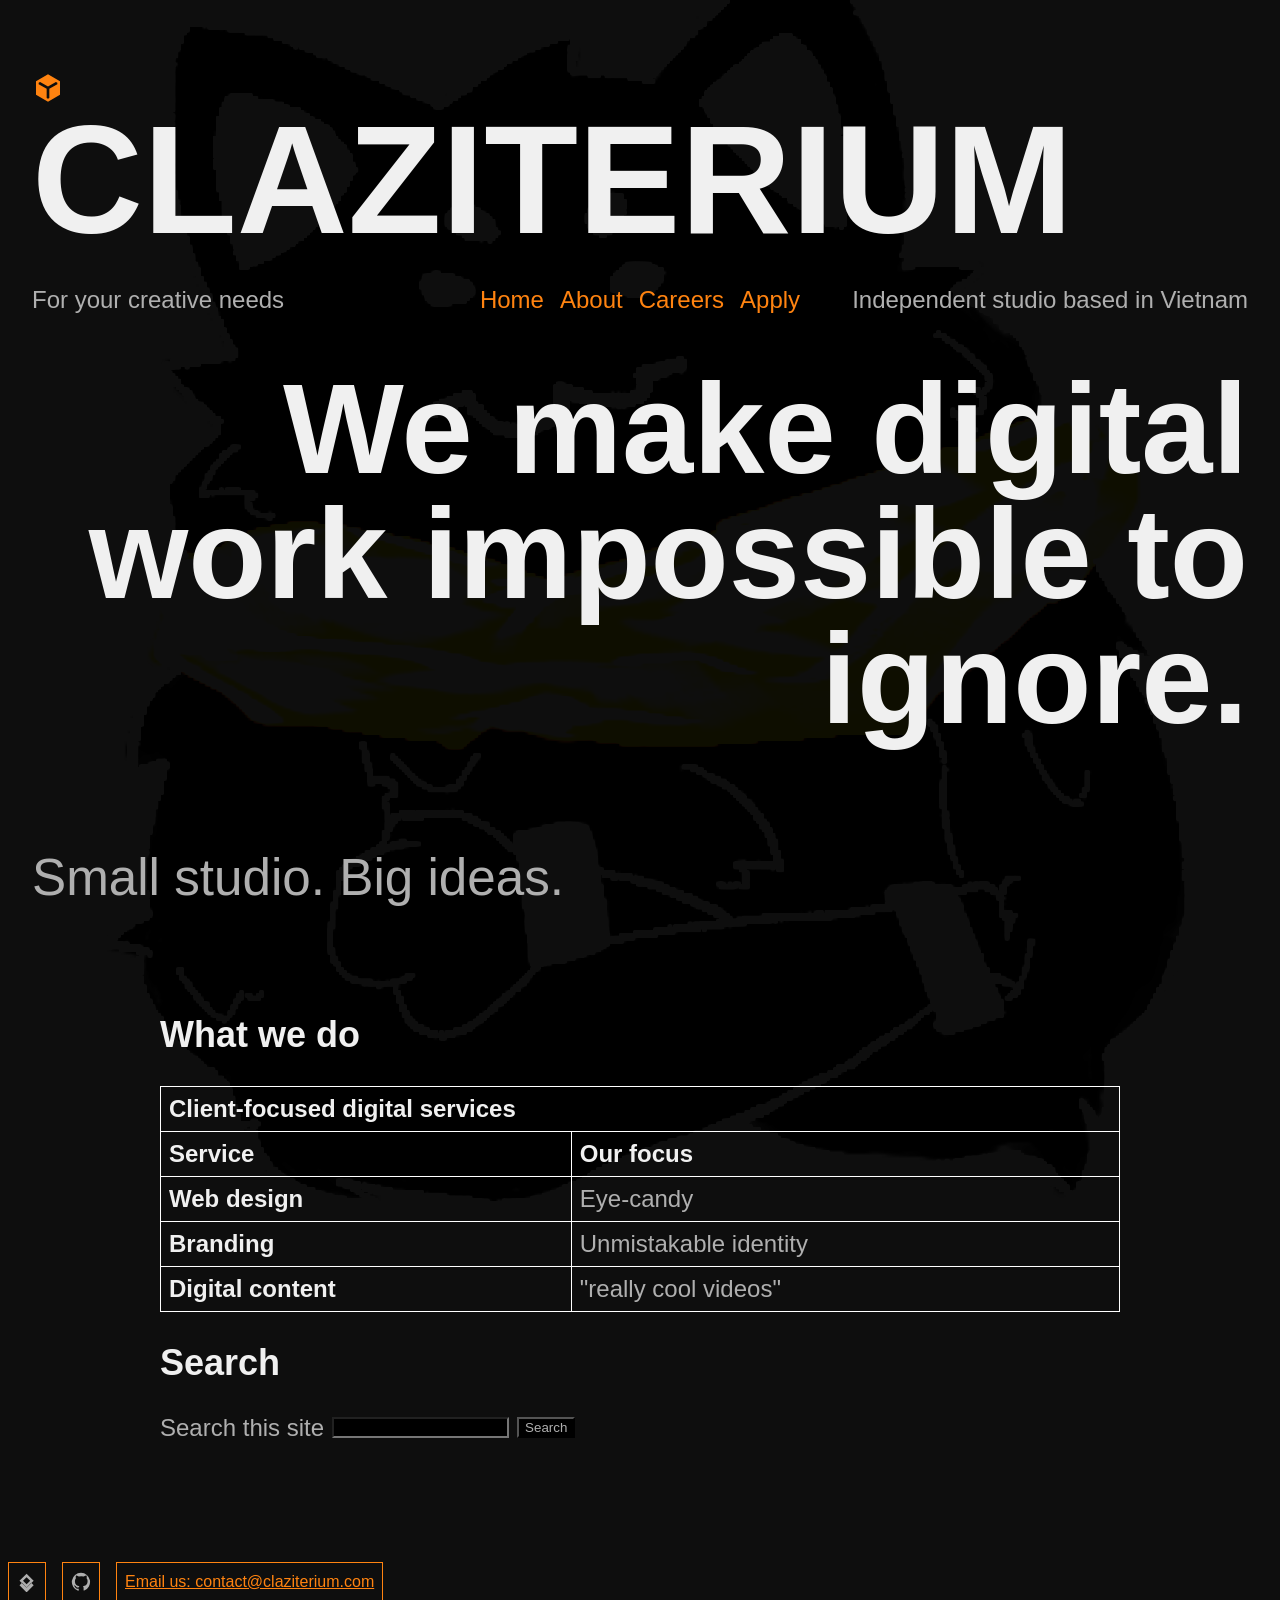
==== index.html @ fa6e3857 "WWTP-3 changes to html + css background image" ====
<!DOCTYPE html>
<html lang="en">
<head>
  <meta charset="UTF-8">
  <meta name="viewport" content="width=device-width, initial-scale=1">
  <meta name="description" content="CLAZITERIUM is a creative agency for web design, branding, and digital content.">
  <link rel="stylesheet" href="layout.css">
  <link rel="stylesheet" href="colors.css">
  <link rel="stylesheet" href="animations.css">
  <title>CLAZITERIUM | Creative Agency</title>
</head>
<body class="landing-page">
  <header class="landing-header">
    <div class="landing-brand">
      <svg class="company-logo" viewBox="0 -960 960 960" role="img" aria-label="CLAZITERIUM logo" fill="currentColor"><use href="company_logo.svg#company-logo"></use></svg>
      <h1>CLAZITERIUM</h1>
    </div>
    <div class="landing-info-bar">
      <p>For your creative needs</p>
      <nav aria-label="Main navigation">
        <a href="index.html">Home</a>
        <a href="about.html">About</a>
        <a href="jobs.html">Careers</a>
        <a href="apply.html">Apply</a>
      </nav>
      <p>Independent studio based in Vietnam</p>
    </div>
  </header>

  <main class="landing-main">
    <section class="landing-hero">
      <div class="landing-tagline">
        <h2>We make digital work impossible to ignore.</h2>
        <p>Small studio. Big ideas.</p>
      </div>
    </section>

    <section class="landing-details">
      <h2>What we do</h2>
      <table>
        <thead>
          <tr><th colspan="2">Client-focused digital services</th></tr>
          <tr><th scope="col">Service</th><th scope="col">Our focus</th></tr>
        </thead>
        <tbody>
          <tr><th scope="row">Web design</th><td>Eye-candy</td></tr>
          <tr><th scope="row">Branding</th><td>Unmistakable identity</td></tr>
          <tr><th scope="row">Digital content</th><td>"really cool videos"</td></tr>
        </tbody>
      </table>

      <h2>Search</h2>
      <form action="index.html" method="get">
        <label for="site-search">Search this site</label>
        <input id="site-search" name="q" type="search">
        <button type="submit" id="site-search">Search</button>
      </form>
    </section>
  </main>

  <footer>
    <a class="footer-icon-link" href="https://claziterium22080.atlassian.net/jira/software/projects/WWTP/summary?atlOrigin=eyJpIjoiZjNmYmI2YmEwNzhlNDMzZDg2ZTFlYWZmYTFjOGUzZjgiLCJwIjoiaiJ9" aria-label="Jira project">
      <svg viewBox="0 0 24 24" aria-hidden="true"><path d="M11.5 2 3 10.5l8.5 8.5L20 10.5 11.5 2Zm0 4.2 4.3 4.3-4.3 4.3-4.3-4.3 4.3-4.3ZM6 13l5.5 5.5L17 13l3 3-8.5 8.5L3 16l3-3Z"/></svg>
    </a>
    <a class="footer-icon-link" href="https://github.com/106726865/group-project" aria-label="GitHub repository">
      <svg viewBox="0 0 24 24" aria-hidden="true"><path d="M12 .9a11.1 11.1 0 0 0-3.5 21.6c.6.1.8-.2.8-.5v-2c-3.3.7-4-1.4-4-1.4-.5-1.3-1.3-1.6-1.3-1.6-1.1-.8.1-.8.1-.8 1.2.1 1.8 1.2 1.8 1.2 1.1 1.8 2.8 1.3 3.5 1 .1-.8.4-1.3.8-1.6-2.7-.3-5.5-1.3-5.5-6.1 0-1.3.5-2.4 1.2-3.2-.1-.3-.5-1.5.1-3.2 0 0 1-.3 3.3 1.2a11.4 11.4 0 0 1 6 0c2.3-1.5 3.3-1.2 3.3-1.2.6 1.7.2 2.9.1 3.2.8.8 1.2 1.9 1.2 3.2 0 4.8-2.9 5.8-5.6 6.1.4.4.8 1 .8 2v3c0 .3.2.6.8.5A11.1 11.1 0 0 0 12 .9Z"/></svg>
    </a>
    <a class="footer-email-link" href="mailto:contact@claziterium.com">Email us: contact@claziterium.com</a>
    </a>
  </footer>
</body>
</html>
---- layout.css ----
header {
  display: flex;
  flex-wrap: wrap;
  align-items: center;
  gap: 1rem;
}

header p,
footer p {
  margin: 0;
}

header nav {
  display: flex;
  flex-wrap: wrap;
  gap: 1rem;
  margin-left: auto;
}

.company-logo {
  width: 1.5em;
  height: 1.5em;
  vertical-align: middle;
}

main {
  max-width: 60rem;
  margin: 3rem auto;
}

main > img {
  display: block;
  width: 100%;
  height: auto;
}

table {
  width: 100%;
  border-collapse: collapse;
  text-align: left;
}

th,
td {
  padding: 0.5rem;
}

form {
  display: flex;
  flex-wrap: wrap;
  align-items: center;
  gap: 0.5rem;
}

footer {
  display: flex;
  flex-wrap: wrap;
  align-items: center;
  gap: 1rem;
  margin-top: 3rem;
}

.footer-icon-link,
.footer-email-link {
  display: inline-flex;
  align-items: center;
  justify-content: center;
  min-height: 2.5rem;
  box-sizing: border-box;
  border: 1px solid currentColor;
  padding: 0.5rem;
}

.footer-icon-link svg {
  width: 1.25rem;
  height: 1.25rem;
  fill: currentColor;
}

@media (max-width: 40rem) {
  header nav {
    width: 100%;
    margin-left: 0;
  }
}

.landing-page {
  max-width: none;
  padding: 0;
}

.landing-header {
  position: relative;
  display: block;
}

.landing-brand {
  padding: 4rem 1.5rem 1rem;
  font-weight: bold;
}

.landing-search {
  position: absolute;
  top: 1rem;
  right: 1.5rem;
}

.landing-search input {
  min-width: 0;
  flex: 1;
}

.landing-brand .company-logo {
  width: 2rem;
  height: 2rem;
}

.landing-brand h1 {
  margin: 0;
  font-size: clamp(3rem, 12vw, 10rem);
  font-weight: bold;
  line-height: 1;
}

.landing-info-bar {
  display: grid;
  grid-template-columns: 1fr auto 1fr;
  align-items: center;
  gap: 1rem;
  padding: 0.75rem 1.5rem;
}

.landing-info-bar > :last-child {
  text-align: right;
}

.landing-info-bar nav {
  display: flex;
  flex-wrap: wrap;
  justify-content: center;
  gap: 1rem;
  margin: 0;
}

.landing-main {
  max-width: none;
  margin: 0;
  padding: 1.5rem 0;
}

.landing-hero {
  display: grid;
  grid-template-columns: 1fr;
  align-items: start;
  min-height: 24rem;
}

.landing-hero img {
  display: block;
  width: 100%;
  height: 24rem;
  object-fit: cover;
}

.landing-tagline {
  width: 100%;
  box-sizing: border-box;
  padding: 0.5rem 1.5rem;
}

.landing-tagline p {
  margin-top: 0;
  font-size: clamp(1.5rem, 4vw, 3.5rem);
}

.landing-tagline h2 {
  margin-top: 0.5rem;
  font-size: clamp(3rem, 10vw, 9rem);
  line-height: 0.98;
  text-align: right;
}

.landing-details {
  max-width: 60rem;
  margin: 3rem auto;
  padding: 0 1.5rem;
  font-size: 1.5em;
}

table {
  width: 100%;
  margin-inline: auto;
}

table,
table th,
table td {
  border: 1px solid #fff;
}

@media (max-width: 40rem) {
  .landing-search {
    right: 1rem;
    left: 1rem;
  }

  .landing-brand {
    padding-top: 5rem;
  }

  .landing-info-bar {
    grid-template-columns: 1fr;
  }

  .landing-info-bar > :last-child {
    text-align: left;
  }

  .landing-info-bar nav {
    justify-content: flex-start;
  }

  .landing-hero {
    grid-template-columns: 1fr;
  }

  .landing-hero img {
    height: auto;
    max-height: 24rem;
    object-fit: contain;
    object-position: left;
  }
}

nav a {
  text-decoration: none;
}

nav a:hover {
  text-decoration: underline;
}

.landing-info-bar {
  font-size: 1.5em;
}
---- colors.css ----
* {
    font-family: Arial, Helvetica, sans-serif;
    color: rgb(175 175 175 / 100%);
    h1, h2, th {
        color: rgb(240 240 240 / 100%)
    };
    p {
        color: rgb(175 175 175 / 100%);
    }
    [href] {
        color: rgb(255, 131, 16);
    }
}

body {
  background-color: rgb(14 14 14 / 100%);
  background-image:url("caption.png");
  background-blend-mode: darken;
  background-repeat: no-repeat;
  background-position: center;
  background-size: cover;
  background-attachment: fixed;
}

#site-search {
  background-color: #000;
}

svg {
    fill:rgb(255, 131, 16);
}
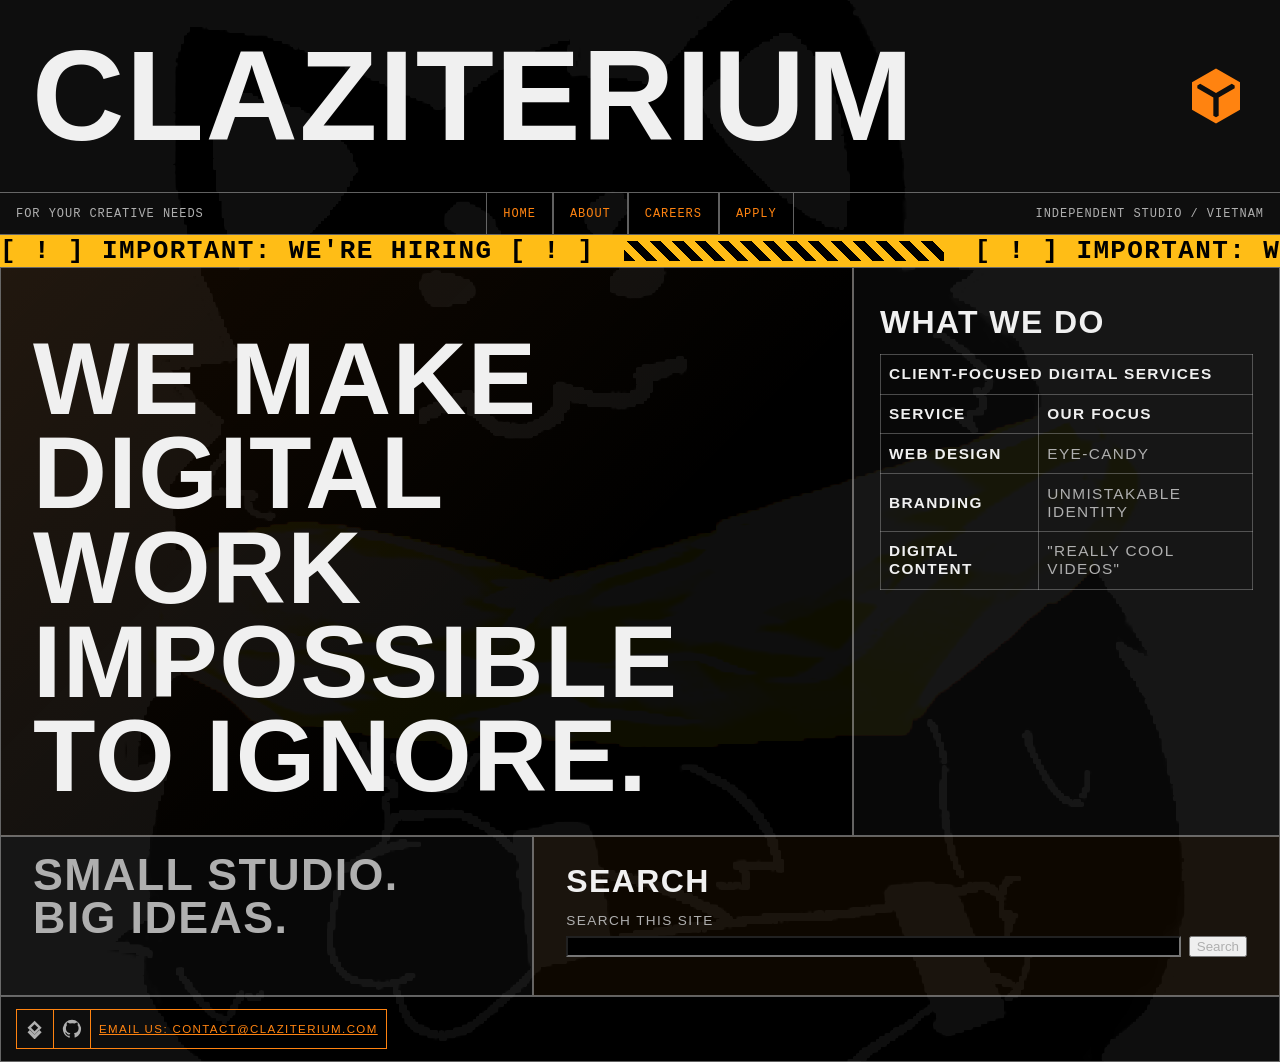
==== commit a6db3840: "new layout and coolsies" ====
--- a/index.html
+++ b/index.html
@@ -9,33 +9,67 @@
   <link rel="stylesheet" href="animations.css">
   <title>CLAZITERIUM | Creative Agency</title>
 </head>
-<body class="landing-page">
-  <header class="landing-header">
-    <div class="landing-brand">
-      <svg class="company-logo" viewBox="0 -960 960 960" role="img" aria-label="CLAZITERIUM logo" fill="currentColor"><use href="company_logo.svg#company-logo"></use></svg>
+<body class="intro-page">
+  <header class="intro-header">
+    <div class="intro-brand">
+      <svg class="company-logo" viewBox="0 -960 960 960" role="img" fill="currentColor"><use href="company_logo.svg#company-logo"></use></svg>
       <h1>CLAZITERIUM</h1>
     </div>
-    <div class="landing-info-bar">
+    <div class="intro-info-bar">
       <p>For your creative needs</p>
-      <nav aria-label="Main navigation">
+      <nav>
         <a href="index.html">Home</a>
         <a href="about.html">About</a>
         <a href="jobs.html">Careers</a>
         <a href="apply.html">Apply</a>
       </nav>
-      <p>Independent studio based in Vietnam</p>
+      <p>Independent studio / Vietnam</p>
+    </div>
+    <div class="thecoolhire" role="note">
+      <div class="hire-bar" >
+        <div class="hire-gr">
+          <span>[ ! ] IMPORTANT: WE'RE HIRING [ ! ]</span>
+          <span class="main-strip"></span>
+           <span>[ ! ] IMPORTANT: WE'RE HIRING [ ! ]</span>
+          <span class="main-strip"></span>
+           <span>[ ! ] IMPORTANT: WE'RE HIRING [ ! ]</span>
+          <span class="main-strip"></span>
+           <span>[ ! ] IMPORTANT: WE'RE HIRING [ ! ]</span>
+          <span class="main-strip"></span>
+           <span>[ ! ] IMPORTANT: WE'RE HIRING [ ! ]</span>
+          <span class="main-strip"></span>
+           <span>[ ! ] IMPORTANT: WE'RE HIRING [ ! ]</span>
+          <span class="main-strip"></span>
+           <span>[ ! ] IMPORTANT: WE'RE HIRING [ ! ]</span>
+          <span class="main-strip"></span>
+           <span>[ ! ] IMPORTANT: WE'RE HIRING [ ! ]</span>
+          <span class="main-strip"></span>
+           <span>[ ! ] IMPORTANT: WE'RE HIRING [ ! ]</span>
+          <span class="main-strip"></span>
+           <span>[ ! ] IMPORTANT: WE'RE HIRING [ ! ]</span>
+          <span class="main-strip"></span>
+           <span>[ ! ] IMPORTANT: WE'RE HIRING [ ! ]</span>
+          <span class="main-strip"></span>
+           <span>[ ! ] IMPORTANT: WE'RE HIRING [ ! ]</span>
+          <span class="main-strip"></span>
+           <span>[ ! ] IMPORTANT: WE'RE HIRING [ ! ]</span>
+          <span class="main-strip"></span>
+          <span>[ ! ] IMPORTANT: WE'RE HIRING [ ! ]</span>
+            <span class="main-strip"></span>
+
+        </div>
+      </div>
     </div>
   </header>
 
-  <main class="landing-main">
-    <section class="landing-hero">
-      <div class="landing-tagline">
+  <main class="intro-main">
+    <section class="intro-sec">
+      <div class="intro-tagline">
         <h2>We make digital work impossible to ignore.</h2>
-        <p>Small studio. Big ideas.</p>
       </div>
     </section>
 
-    <section class="landing-details">
+    <section class="intro-details">
       <h2>What we do</h2>
       <table>
         <thead>
@@ -48,22 +82,28 @@
           <tr><th scope="row">Digital content</th><td>"really cool videos"</td></tr>
         </tbody>
       </table>
+    </section>
 
+    <section class="intro-idea">
+      <p>Small studio.<br>Big ideas.</p>
+    </section>
+
+    <section class="intro-search">
       <h2>Search</h2>
       <form action="index.html" method="get">
         <label for="site-search">Search this site</label>
         <input id="site-search" name="q" type="search">
-        <button type="submit" id="site-search">Search</button>
+        <button type="submit" id="site-search-button">Search</button>
       </form>
     </section>
   </main>
 
   <footer>
-    <a class="footer-icon-link" href="https://claziterium22080.atlassian.net/jira/software/projects/WWTP/summary?atlOrigin=eyJpIjoiZjNmYmI2YmEwNzhlNDMzZDg2ZTFlYWZmYTFjOGUzZjgiLCJwIjoiaiJ9" aria-label="Jira project">
-      <svg viewBox="0 0 24 24" aria-hidden="true"><path d="M11.5 2 3 10.5l8.5 8.5L20 10.5 11.5 2Zm0 4.2 4.3 4.3-4.3 4.3-4.3-4.3 4.3-4.3ZM6 13l5.5 5.5L17 13l3 3-8.5 8.5L3 16l3-3Z"/></svg>
+    <a class="footer-icon-link" href="https://claziterium22080.atlassian.net/jira/software/projects/WWTP/summary?atlOrigin=eyJpIjoiZjNmYmI2YmEwNzhlNDMzZDg2ZTFlYWZmYTFjOGUzZjgiLCJwIjoiaiJ9">
+      <svg viewBox="0 0 24 24" ><path d="M11.5 2 3 10.5l8.5 8.5L20 10.5 11.5 2Zm0 4.2 4.3 4.3-4.3 4.3-4.3-4.3 4.3-4.3ZM6 13l5.5 5.5L17 13l3 3-8.5 8.5L3 16l3-3Z"/></svg>
     </a>
-    <a class="footer-icon-link" href="https://github.com/106726865/group-project" aria-label="GitHub repository">
-      <svg viewBox="0 0 24 24" aria-hidden="true"><path d="M12 .9a11.1 11.1 0 0 0-3.5 21.6c.6.1.8-.2.8-.5v-2c-3.3.7-4-1.4-4-1.4-.5-1.3-1.3-1.6-1.3-1.6-1.1-.8.1-.8.1-.8 1.2.1 1.8 1.2 1.8 1.2 1.1 1.8 2.8 1.3 3.5 1 .1-.8.4-1.3.8-1.6-2.7-.3-5.5-1.3-5.5-6.1 0-1.3.5-2.4 1.2-3.2-.1-.3-.5-1.5.1-3.2 0 0 1-.3 3.3 1.2a11.4 11.4 0 0 1 6 0c2.3-1.5 3.3-1.2 3.3-1.2.6 1.7.2 2.9.1 3.2.8.8 1.2 1.9 1.2 3.2 0 4.8-2.9 5.8-5.6 6.1.4.4.8 1 .8 2v3c0 .3.2.6.8.5A11.1 11.1 0 0 0 12 .9Z"/></svg>
+    <a class="footer-icon-link" href="https://github.com/106726865/group-project">
+      <svg viewBox="0 0 24 24" ><path d="M12 .9a11.1 11.1 0 0 0-3.5 21.6c.6.1.8-.2.8-.5v-2c-3.3.7-4-1.4-4-1.4-.5-1.3-1.3-1.6-1.3-1.6-1.1-.8.1-.8.1-.8 1.2.1 1.8 1.2 1.8 1.2 1.1 1.8 2.8 1.3 3.5 1 .1-.8.4-1.3.8-1.6-2.7-.3-5.5-1.3-5.5-6.1 0-1.3.5-2.4 1.2-3.2-.1-.3-.5-1.5.1-3.2 0 0 1-.3 3.3 1.2a11.4 11.4 0 0 1 6 0c2.3-1.5 3.3-1.2 3.3-1.2.6 1.7.2 2.9.1 3.2.8.8 1.2 1.9 1.2 3.2 0 4.8-2.9 5.8-5.6 6.1.4.4.8 1 .8 2v3c0 .3.2.6.8.5A11.1 11.1 0 0 0 12 .9Z"/></svg>
     </a>
     <a class="footer-email-link" href="mailto:contact@claziterium.com">Email us: contact@claziterium.com</a>
     </a>
--- a/layout.css
+++ b/layout.css
@@ -1,3 +1,8 @@
+body {
+  width: 80%;
+  margin: 0 auto;
+  padding: 1rem;
+}
 
 header {
   display: flex;
@@ -85,45 +90,45 @@
   }
 }
 
-.landing-page {
+.intro-page {
   max-width: none;
   padding: 0;
 }
 
-.landing-header {
+.intro-header {
   position: relative;
   display: block;
 }
 
-.landing-brand {
+.intro-brand {
   padding: 4rem 1.5rem 1rem;
   font-weight: bold;
 }
 
-.landing-search {
+.intro-search {
   position: absolute;
   top: 1rem;
   right: 1.5rem;
 }
 
-.landing-search input {
+.intro-search input {
   min-width: 0;
   flex: 1;
 }
 
-.landing-brand .company-logo {
+.intro-brand .company-logo {
   width: 2rem;
   height: 2rem;
 }
 
-.landing-brand h1 {
+.intro-brand h1 {
   margin: 0;
   font-size: clamp(3rem, 12vw, 10rem);
   font-weight: bold;
   line-height: 1;
 }
 
-.landing-info-bar {
+.intro-info-bar {
   display: grid;
   grid-template-columns: 1fr auto 1fr;
   align-items: center;
@@ -131,11 +136,11 @@
   padding: 0.75rem 1.5rem;
 }
 
-.landing-info-bar > :last-child {
+.intro-info-bar > :last-child {
   text-align: right;
 }
 
-.landing-info-bar nav {
+.intro-info-bar nav {
   display: flex;
   flex-wrap: wrap;
   justify-content: center;
@@ -143,45 +148,45 @@
   margin: 0;
 }
 
-.landing-main {
+.intro-main {
   max-width: none;
   margin: 0;
   padding: 1.5rem 0;
 }
 
-.landing-hero {
+.intro-sec {
   display: grid;
   grid-template-columns: 1fr;
   align-items: start;
   min-height: 24rem;
 }
 
-.landing-hero img {
+.intro-sec img {
   display: block;
   width: 100%;
   height: 24rem;
   object-fit: cover;
 }
 
-.landing-tagline {
+.intro-tagline {
   width: 100%;
   box-sizing: border-box;
   padding: 0.5rem 1.5rem;
 }
 
-.landing-tagline p {
+.intro-tagline p {
   margin-top: 0;
   font-size: clamp(1.5rem, 4vw, 3.5rem);
 }
 
-.landing-tagline h2 {
+.intro-tagline h2 {
   margin-top: 0.5rem;
   font-size: clamp(3rem, 10vw, 9rem);
   line-height: 0.98;
   text-align: right;
 }
 
-.landing-details {
+.intro-details {
   max-width: 60rem;
   margin: 3rem auto;
   padding: 0 1.5rem;
@@ -200,32 +205,32 @@
 }
 
 @media (max-width: 40rem) {
-  .landing-search {
+  .intro-search {
     right: 1rem;
     left: 1rem;
   }
 
-  .landing-brand {
+  .intro-brand {
     padding-top: 5rem;
   }
 
-  .landing-info-bar {
+  .intro-info-bar {
     grid-template-columns: 1fr;
   }
 
-  .landing-info-bar > :last-child {
+  .intro-info-bar > :last-child {
     text-align: left;
   }
 
-  .landing-info-bar nav {
+  .intro-info-bar nav {
     justify-content: flex-start;
   }
 
-  .landing-hero {
+  .intro-sec {
     grid-template-columns: 1fr;
   }
 
-  .landing-hero img {
+  .intro-sec img {
     height: auto;
     max-height: 24rem;
     object-fit: contain;
@@ -241,6 +246,296 @@
   text-decoration: underline;
 }
 
-.landing-info-bar {
+.intro-info-bar {
   font-size: 1.5em;
+}
+
+.intro-page {
+  width: 100%;
+  max-width: none;
+  margin: 0;
+  padding: 0;
+}
+
+.intro-page .intro-brand {
+  display: flex;
+  align-items: center;
+  justify-content: space-between;
+  gap: 1rem;
+  padding: clamp(1rem, 2.5vw, 2rem);
+  border-bottom: 1px solid rgb(175 175 175 / 55%);
+}
+
+.intro-page .intro-brand .company-logo {
+  order: 1;
+  flex: 0 0 auto;
+  width: clamp(2rem, 5vw, 4rem);
+  height: clamp(2rem, 5vw, 4rem);
+}
+
+.intro-page .intro-brand h1 {
+  min-width: 0;
+  font-size: clamp(2.4rem, 10vw, 9rem);
+  overflow-wrap: anywhere;
+}
+
+.intro-page .intro-info-bar {
+  grid-template-columns: minmax(0, 1fr) auto minmax(0, 1fr);
+  gap: 0;
+  padding: 0;
+  border-bottom: 1px solid rgb(175 175 175 / 55%);
+  font-size: 1rem;
+}
+
+.intro-page .intro-info-bar > p {
+  padding: 0.85rem 1rem;
+  font-family: monospace;
+  font-size: 0.75rem;
+  letter-spacing: 0.08em;
+  text-transform: uppercase;
+}
+
+.intro-page .intro-info-bar > :last-child {
+  text-align: right;
+}
+
+.intro-page .intro-info-bar nav {
+  gap: 0;
+}
+
+.intro-page .intro-info-bar nav a {
+  display: block;
+  padding: 0.85rem 1rem;
+  border-right: 1px solid rgb(175 175 175 / 55%);
+  border-left: 1px solid rgb(175 175 175 / 55%);
+  font-family: monospace;
+  font-size: 0.75rem;
+  letter-spacing: 0.08em;
+  text-transform: uppercase;
+}
+
+.intro-page .intro-main {
+  display: grid;
+  grid-template-columns: repeat(12, minmax(0, 1fr));
+  grid-template-rows: minmax(24rem, auto) minmax(10rem, auto);
+  max-width: none;
+  margin: 0;
+  padding: 0;
+}
+
+.intro-page .intro-sec,
+.intro-page .intro-details,
+.intro-page .intro-idea,
+.intro-page .intro-search {
+  min-width: 0;
+  box-sizing: border-box;
+  border: 1px solid rgb(175 175 175 / 55%);
+}
+
+.intro-page .intro-sec {
+  grid-column: 1 / 9;
+  grid-row: 1;
+  display: flex;
+  min-height: 0;
+  align-items: stretch;
+  background: linear-gradient(135deg, rgb(255 131 16 / 8%), transparent 65%);
+}
+
+.intro-page .intro-tagline {
+  display: flex;
+  flex-direction: column;
+  justify-content: space-between;
+  width: 100%;
+  padding: clamp(1rem, 2.5vw, 2.5rem);
+}
+
+.intro-page .intro-tagline h2 {
+  max-width: 12ch;
+  margin: 2rem 0 0;
+  font-size: clamp(3rem, 8vw, 8rem);
+  line-height: 0.92;
+  text-align: left;
+  text-wrap: balance;
+}
+
+.intro-page .intro-details {
+  grid-column: 9 / 13;
+  grid-row: 1;
+  max-width: none;
+  min-height: 0;
+  margin: 0;
+  padding: clamp(1rem, 2vw, 1.75rem);
+  background-color: rgb(255 255 255 / 3%);
+  font-size: 1rem;
+}
+
+.intro-page .intro-details h2,
+.intro-page .intro-search h2 {
+  margin: 0.75rem 0 1rem;
+  font-size: clamp(1.5rem, 2.5vw, 2.25rem);
+  line-height: 1;
+}
+
+.intro-page .intro-details table {
+  margin: 0;
+  border-collapse: collapse;
+  font-size: clamp(0.8rem, 1.2vw, 1rem);
+}
+
+.intro-page .intro-details table th,
+.intro-page .intro-details table td {
+  padding: 0.65rem 0.5rem;
+  border: 1px solid rgb(175 175 175 / 40%);
+}
+
+.intro-page .intro-details table th {
+  text-align: left;
+}
+
+.intro-page {
+  display: block;
+  font-family: monospace;
+  font-size: 0.72rem;
+  letter-spacing: 0.12em;
+  text-transform: uppercase;
+}
+
+.intro-page .intro-idea {
+  grid-column: 1 / 6;
+  grid-row: 2;
+  display: flex;
+  flex-direction: column;
+  justify-content: space-between;
+  padding: 1rem clamp(1rem, 2.5vw, 2rem);
+  background-color: rgb(255 255 255 / 3%);
+}
+
+.intro-page .intro-idea p {
+  margin: 0;
+  font-size: clamp(1.5rem, 3.5vw, 3rem);
+  font-weight: 700;
+  line-height: 0.95;
+}
+
+.intro-page .intro-search {
+  position: static;
+  top: auto;
+  right: auto;
+  left: auto;
+  grid-column: 6 / 13;
+  grid-row: 2;
+  padding: 1rem clamp(1rem, 2.5vw, 2rem);
+  background-color: rgb(255 131 16 / 5%);
+}
+
+.intro-page .intro-search form {
+  display: grid;
+  grid-template-columns: minmax(0, 1fr) auto;
+  gap: 0.5rem;
+}
+
+.intro-page .intro-search label {
+  grid-column: 1 / -1;
+  font-size: 0.85rem;
+}
+
+.intro-page > footer {
+  gap: 0;
+  margin-top: 0;
+  padding: 0.75rem 1rem;
+  border: 1px solid rgb(175 175 175 / 55%);
+}
+
+.intro-page > footer > a {
+  margin-left: -1px;
+}
+
+@media (max-width: 55rem) {
+  .intro-page .intro-main {
+    grid-template-columns: repeat(6, minmax(0, 1fr));
+    grid-template-rows: minmax(22rem, auto) minmax(10rem, auto) minmax(10rem, auto);
+  }
+
+  .intro-page .intro-sec {
+    grid-column: 1 / 5;
+  }
+
+  .intro-page .intro-details {
+    grid-column: 5 / 7;
+  }
+
+  .intro-page .intro-idea {
+    grid-column: 1 / 4;
+    grid-row: 2;
+  }
+
+  .intro-page .intro-search {
+    grid-column: 4 / 7;
+    grid-row: 2;
+  }
+}
+
+@media (max-width: 40rem) {
+  .intro-page .intro-brand h1 {
+    font-size: clamp(2.2rem, 11vw, 4.5rem);
+  }
+
+  .intro-page .intro-info-bar {
+    grid-template-columns: 1fr;
+  }
+
+  .intro-page .intro-info-bar > :last-child {
+    display: none;
+  }
+
+  .intro-page .intro-info-bar nav {
+    justify-content: flex-start;
+    border-top: 1px solid rgb(175 175 175 / 55%);
+  }
+
+  .intro-page .intro-info-bar nav a {
+    flex: 1 1 auto;
+    padding-inline: 0.65rem;
+    text-align: center;
+  }
+
+  .intro-page .intro-main {
+    grid-template-columns: repeat(2, minmax(0, 1fr));
+    grid-template-rows: minmax(20rem, auto) auto auto;
+  }
+
+  .intro-page .intro-sec {
+    grid-column: 1 / -1;
+    grid-row: 1;
+  }
+
+  .intro-page .intro-tagline h2 {
+    max-width: 10ch;
+    font-size: clamp(3rem, 15vw, 5rem);
+  }
+
+  .intro-page .intro-details {
+    grid-column: 1 / -1;
+    grid-row: 2;
+  }
+
+  .intro-page .intro-idea {
+    grid-column: 1;
+    grid-row: 3;
+    min-height: 9rem;
+  }
+
+  .intro-page .intro-search {
+    grid-column: 2;
+    grid-row: 3;
+    min-height: 9rem;
+  }
+
+  .intro-page .intro-search form {
+    grid-template-columns: 1fr;
+  }
+
+  .intro-page .intro-search label {
+    grid-column: 1;
+  }
 }
--- a/animations.css
+++ b/animations.css
@@ -0,0 +1,82 @@
+.thecoolhire {
+  height: 2rem;
+  overflow: hidden;
+  background-color: #ffbd16;
+  animation: hiring-background-flash 2.5s linear infinite;
+}
+
+.thecoolhire span {
+  font-family: monospace;
+  font-weight: 700;
+}
+
+.hire-bar {
+  display: flex;
+  width: max-content;
+  height: 100%;
+  gap: 0;
+  animation: hiring-scroll 24s linear infinite;
+}
+
+.hire-gr {
+  display: flex;
+  flex: 0 0 auto;
+  align-items: center;
+  width: max-content;
+  gap: 30px;
+  padding-right: 30px;
+  white-space: nowrap;
+}
+
+.hire-gr > span:not(.main-strip) {
+  flex: 0 0 auto;
+  color: #000;
+  font-size: 26px;
+  animation: hiring-text-flash 2.5s linear infinite;
+}
+
+.hire-gr .main-strip {
+  display: block;
+  flex: 0 0 20rem;
+  box-sizing: border-box;
+  height: 1.25rem;
+  color: #000;
+  background-image: repeating-linear-gradient(
+    45deg,
+    currentColor 0 8px,
+    transparent 8px 16px
+  );
+  animation: hiring-text-flash 2.5s linear infinite;
+}
+
+@keyframes hiring-scroll {
+  to {
+    transform: translateX(-10%);
+  }
+}
+
+@keyframes hiring-background-flash {
+  0%,
+  30%,
+  100% {
+    background-color: #ffbd16;
+  }
+
+  50%,
+  80% {
+    background-color: #ea1b1b;
+  }
+}
+
+@keyframes hiring-text-flash {
+  0%,
+  30%,
+  100% {
+    color: #000;
+  }
+
+  50%,
+  80% {
+    color: #fff;
+  }
+}
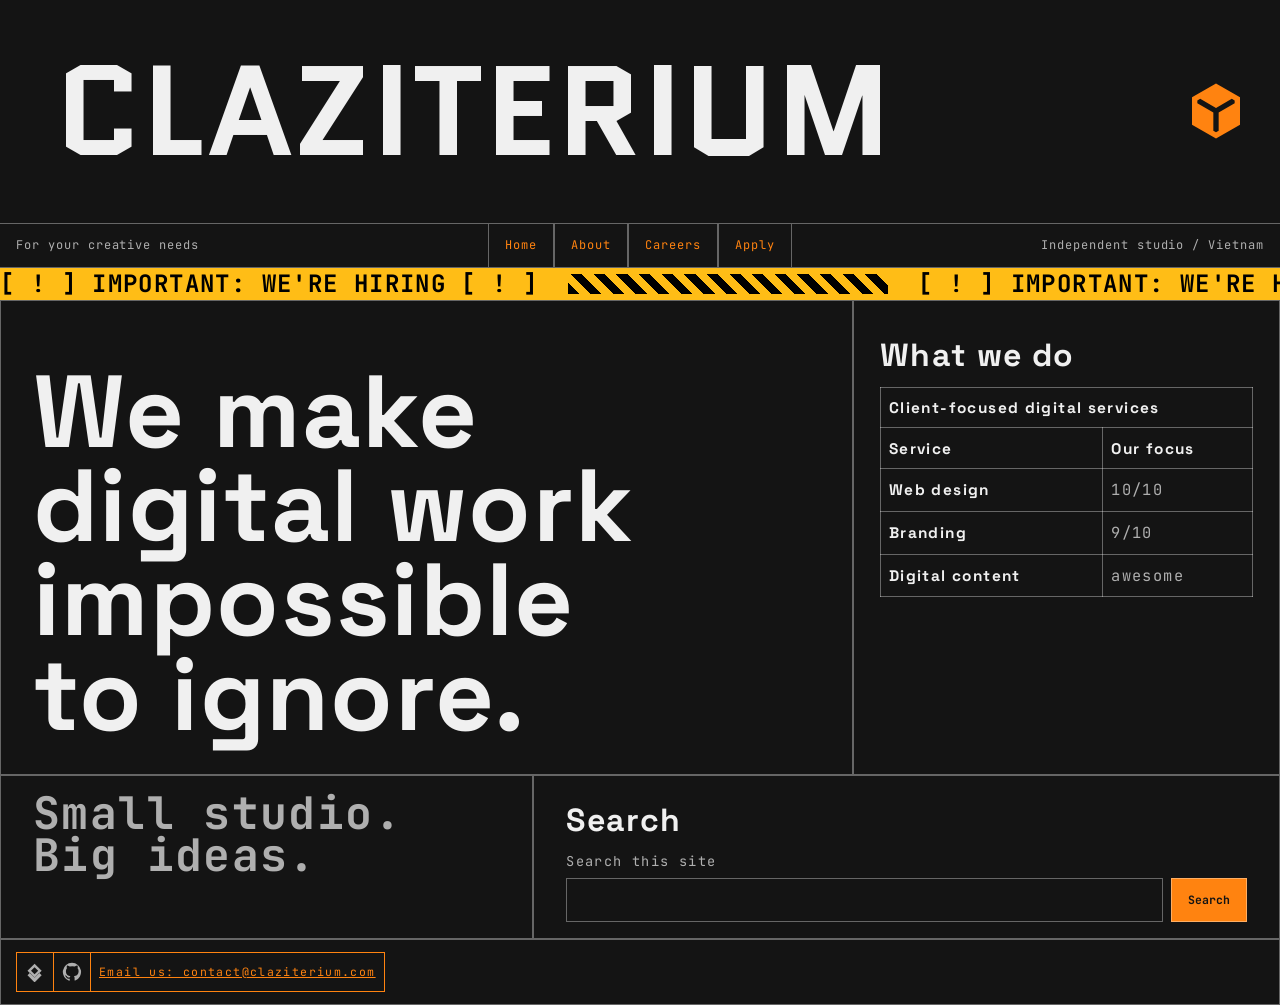
==== commit 615cddaf: "typography and overall design" ====
--- a/index.html
+++ b/index.html
@@ -12,7 +12,7 @@
 <body class="intro-page">
   <header class="intro-header">
     <div class="intro-brand">
-      <svg class="company-logo" viewBox="0 -960 960 960" role="img" fill="currentColor"><use href="company_logo.svg#company-logo"></use></svg>
+      <svg class="company-logo" viewBox="0 -960 960 960" fill="currentColor"><use href="company_logo.svg#company-logo"></use></svg>
       <h1>CLAZITERIUM</h1>
     </div>
     <div class="intro-info-bar">
@@ -25,7 +25,7 @@
       </nav>
       <p>Independent studio / Vietnam</p>
     </div>
-    <div class="thecoolhire" role="note">
+    <div class="thecoolhire">
       <div class="hire-bar" >
         <div class="hire-gr">
           <span>[ ! ] IMPORTANT: WE'RE HIRING [ ! ]</span>
@@ -70,16 +70,16 @@
     </section>
 
     <section class="intro-details">
-      <h2>What we do</h2>
+      <h2 class="meh">What we do</h2>
       <table>
         <thead>
           <tr><th colspan="2">Client-focused digital services</th></tr>
           <tr><th scope="col">Service</th><th scope="col">Our focus</th></tr>
         </thead>
         <tbody>
-          <tr><th scope="row">Web design</th><td>Eye-candy</td></tr>
-          <tr><th scope="row">Branding</th><td>Unmistakable identity</td></tr>
-          <tr><th scope="row">Digital content</th><td>"really cool videos"</td></tr>
+          <tr><th scope="row">Web design</th><td>10/10</td></tr>
+          <tr><th scope="row">Branding</th><td>9/10</td></tr>
+          <tr><th scope="row">Digital content</th><td>awesome</td></tr>
         </tbody>
       </table>
     </section>
@@ -89,7 +89,7 @@
     </section>
 
     <section class="intro-search">
-      <h2>Search</h2>
+      <h2 class="meh">Search</h2>
       <form action="index.html" method="get">
         <label for="site-search">Search this site</label>
         <input id="site-search" name="q" type="search">
--- a/layout.css
+++ b/layout.css
@@ -1,3 +1,5 @@
+@import url("variables.css");
+
 body {
   width: 80%;
   margin: 0 auto;
@@ -201,7 +203,7 @@
 table,
 table th,
 table td {
-  border: 1px solid #fff;
+  border: 1px solid var(--header);
 }
 
 @media (max-width: 40rem) {
@@ -263,7 +265,7 @@
   justify-content: space-between;
   gap: 1rem;
   padding: clamp(1rem, 2.5vw, 2rem);
-  border-bottom: 1px solid rgb(175 175 175 / 55%);
+  border-bottom: 1px solid var(--border);
 }
 
 .intro-page .intro-brand .company-logo {
@@ -283,16 +285,15 @@
   grid-template-columns: minmax(0, 1fr) auto minmax(0, 1fr);
   gap: 0;
   padding: 0;
-  border-bottom: 1px solid rgb(175 175 175 / 55%);
+  border-bottom: 1px solid var(--border);
   font-size: 1rem;
 }
 
 .intro-page .intro-info-bar > p {
   padding: 0.85rem 1rem;
-  font-family: monospace;
+  font-family: var(--font-mono);
   font-size: 0.75rem;
   letter-spacing: 0.08em;
-  text-transform: uppercase;
 }
 
 .intro-page .intro-info-bar > :last-child {
@@ -306,12 +307,11 @@
 .intro-page .intro-info-bar nav a {
   display: block;
   padding: 0.85rem 1rem;
-  border-right: 1px solid rgb(175 175 175 / 55%);
-  border-left: 1px solid rgb(175 175 175 / 55%);
-  font-family: monospace;
+  border-right: 1px solid var(--border);
+  border-left: 1px solid var(--border);
+  font-family: var(--font-mono);
   font-size: 0.75rem;
   letter-spacing: 0.08em;
-  text-transform: uppercase;
 }
 
 .intro-page .intro-main {
@@ -329,7 +329,7 @@
 .intro-page .intro-search {
   min-width: 0;
   box-sizing: border-box;
-  border: 1px solid rgb(175 175 175 / 55%);
+  border: 1px solid var(--border);
 }
 
 .intro-page .intro-sec {
@@ -338,7 +338,6 @@
   display: flex;
   min-height: 0;
   align-items: stretch;
-  background: linear-gradient(135deg, rgb(255 131 16 / 8%), transparent 65%);
 }
 
 .intro-page .intro-tagline {
@@ -365,7 +364,6 @@
   min-height: 0;
   margin: 0;
   padding: clamp(1rem, 2vw, 1.75rem);
-  background-color: rgb(255 255 255 / 3%);
   font-size: 1rem;
 }
 
@@ -385,7 +383,7 @@
 .intro-page .intro-details table th,
 .intro-page .intro-details table td {
   padding: 0.65rem 0.5rem;
-  border: 1px solid rgb(175 175 175 / 40%);
+  border: 1px solid var(--border);
 }
 
 .intro-page .intro-details table th {
@@ -394,10 +392,9 @@
 
 .intro-page {
   display: block;
-  font-family: monospace;
+  font-family: var(--font-mono);
   font-size: 0.72rem;
   letter-spacing: 0.12em;
-  text-transform: uppercase;
 }
 
 .intro-page .intro-idea {
@@ -407,7 +404,6 @@
   flex-direction: column;
   justify-content: space-between;
   padding: 1rem clamp(1rem, 2.5vw, 2rem);
-  background-color: rgb(255 255 255 / 3%);
 }
 
 .intro-page .intro-idea p {
@@ -425,7 +421,6 @@
   grid-column: 6 / 13;
   grid-row: 2;
   padding: 1rem clamp(1rem, 2.5vw, 2rem);
-  background-color: rgb(255 131 16 / 5%);
 }
 
 .intro-page .intro-search form {
@@ -439,11 +434,48 @@
   font-size: 0.85rem;
 }
 
+.intro-page .intro-search input[type="search"],
+.intro-page .intro-search button {
+  box-sizing: border-box;
+  min-height: 2.75rem;
+  border: 1px solid var(--border);
+  border-radius: 0;
+  font: inherit;
+  transition: 0.3s ease;
+}
+
+.intro-page .intro-search input[type="search"] {
+  width: 100%;
+  min-width: 0;
+  padding: 0.6rem 0.75rem;
+  color: var(--header);
+  background: var(--surface);
+}
+
+.intro-page .intro-search button {
+  padding: 0.6rem 1rem;
+  color: var(--surface);
+  background: var(--accent);
+  font-weight: 700;
+  cursor: pointer;
+}
+
+.intro-page .intro-search button:hover {
+  color: var(--header);
+  background: var(--surface);
+}
+
+.intro-page .intro-search input[type="search"]:focus-visible,
+.intro-page .intro-search button:focus-visible {
+  outline: 2px solid var(--accent);
+  outline-offset: 3px;
+}
+
 .intro-page > footer {
   gap: 0;
   margin-top: 0;
   padding: 0.75rem 1rem;
-  border: 1px solid rgb(175 175 175 / 55%);
+  border: 1px solid var(--border);
 }
 
 .intro-page > footer > a {
@@ -490,7 +522,7 @@
 
   .intro-page .intro-info-bar nav {
     justify-content: flex-start;
-    border-top: 1px solid rgb(175 175 175 / 55%);
+    border-top: 1px solid var(--border);
   }
 
   .intro-page .intro-info-bar nav a {
--- a/colors.css
+++ b/colors.css
@@ -1,31 +1,31 @@
+@import url("variables.css");
 * {
-    font-family: Arial, Helvetica, sans-serif;
-    color: rgb(175 175 175 / 100%);
-    h1, h2, th {
-        color: rgb(240 240 240 / 100%)
+    color: var(--text);
+    font-family: var(--font-mono);
+    h1 {
+        color: var(--header);
+        font-family: var(--font-head);
     };
-    p {
-        color: rgb(175 175 175 / 100%);
+    h2, th {
+        color: var(--header);
+        font-family: var(--font-body);
+    };
+    p, td, tr, label {
+        color: var(--text);
     }
     [href] {
-        color: rgb(255, 131, 16);
+        color: var(--accent);
     }
 }
 
 body {
-  background-color: rgb(14 14 14 / 100%);
-  background-image:url("caption.png");
-  background-blend-mode: darken;
-  background-repeat: no-repeat;
-  background-position: center;
-  background-size: cover;
-  background-attachment: fixed;
+  background-color: var(--surface);
 }
 
 #site-search {
-  background-color: #000;
+  background-color: var(--surface);
 }
 
 svg {
-    fill:rgb(255, 131, 16);
+    fill:var(--accent);
 }
--- a/animations.css
+++ b/animations.css
@@ -1,3 +1,4 @@
+@import url("variables.css");
 .thecoolhire {
   height: 2rem;
   overflow: hidden;
@@ -6,7 +7,7 @@
 }
 
 .thecoolhire span {
-  font-family: monospace;
+  font-family: var(--font-mono);
   font-weight: 700;
 }
 
@@ -31,7 +32,7 @@
 .hire-gr > span:not(.main-strip) {
   flex: 0 0 auto;
   color: #000;
-  font-size: 26px;
+  font-size: 1.5rem;
   animation: hiring-text-flash 2.5s linear infinite;
 }
 
@@ -80,3 +81,94 @@
     color: #fff;
   }
 }
+
+.intro-page .intro-brand {
+  overflow: hidden;
+}
+
+.intro-page .intro-brand h1 {
+  box-sizing: border-box;
+  padding: 0.12em 0.18em;
+  animation: landing-slide-from-left 800ms cubic-bezier(0.2, 0.8, 0.2, 1) both;
+}
+
+.intro-page .intro-main > section {
+  overflow: hidden;
+}
+
+.intro-page .intro-main .intro-tagline {
+  animation: landing-slide-from-bottom 700ms cubic-bezier(0.2, 0.8, 0.2, 1) both;
+}
+
+.intro-page .intro-sec .intro-tagline {
+  animation-delay: 250ms;
+}
+
+.intro-page .intro-details .intro-tagline {
+  animation-delay: 350ms;
+}
+
+.intro-page .intro-search .intro-tagline {
+  animation-delay: 900ms;
+}
+
+.intro-page .intro-main :is(th, td, p, label, button) {
+  animation: landing-text-enter 600ms cubic-bezier(0.2, 0.8, 0.2, 1) both;
+}
+
+.meh {
+  animation: landing-text-enter 600ms cubic-bezier(0.2, 0.8, 0.2, 1) both;
+}
+
+.intro-page .intro-details :is(th, td) {
+  animation-delay: 450ms;
+}
+
+.intro-page .intro-idea p {
+  animation-delay: 650ms;
+}
+
+.intro-page .intro-search :is(label, button) {
+  animation-delay: 800ms;
+}
+
+@keyframes landing-slide-from-left {
+  from {
+    transform: translateX(-105%);
+  }
+
+  to {
+    transform: translateX(0);
+  }
+}
+
+@keyframes landing-slide-from-bottom {
+  from {
+    transform: translateY(110%);
+  }
+
+  to {
+    transform: translateY(0);
+  }
+}
+
+@keyframes landing-text-enter {
+  from {
+    opacity: 0;
+    transform: translateY(1rem);
+  }
+
+  to {
+    opacity: 1;
+    transform: translateY(0);
+  }
+}
+
+@media (prefers-reduced-motion: reduce) {
+  .intro-page .intro-brand h1,
+  .intro-page .intro-main h2,
+  .intro-page .intro-main :is(th, td, p, label, button) {
+    animation: none;
+    transform: none;
+  }
+}
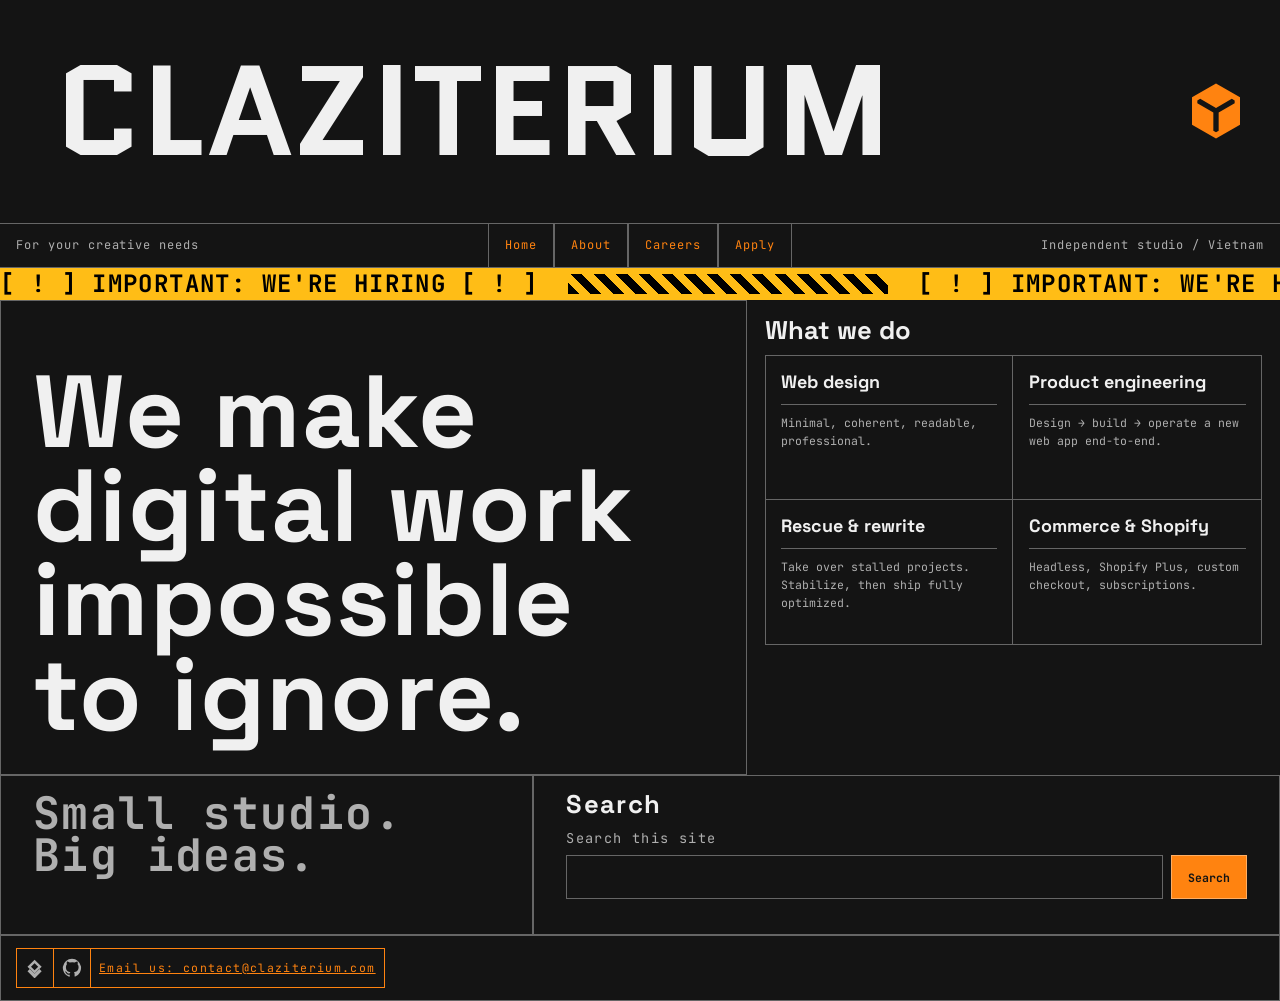
==== commit 9bc68927: "edited a bit in layout" ====
--- a/index.html
+++ b/index.html
@@ -72,14 +72,11 @@
     <section class="intro-details">
       <h2 class="meh">What we do</h2>
       <table>
-        <thead>
-          <tr><th colspan="2">Client-focused digital services</th></tr>
-          <tr><th scope="col">Service</th><th scope="col">Our focus</th></tr>
-        </thead>
         <tbody>
-          <tr><th scope="row">Web design</th><td>10/10</td></tr>
-          <tr><th scope="row">Branding</th><td>9/10</td></tr>
-          <tr><th scope="row">Digital content</th><td>awesome</td></tr>
+          <tr><th scope="row">Web design</th><td>Minimal, coherent, readable, professional.</td></tr>
+          <tr><th scope="row">Product engineering</th><td>Design → build → operate a new web app end-to-end.</td></tr>
+          <tr><th scope="row">Rescue & rewrite</th><td>Take over stalled projects. Stabilize, then ship fully optimized.</td></tr>
+          <tr><th scope="row">Commerce & Shopify</th><td>Headless, Shopify Plus, custom checkout, subscriptions.</td></tr>
         </tbody>
       </table>
     </section>
--- a/layout.css
+++ b/layout.css
@@ -23,6 +23,55 @@
   flex-wrap: wrap;
   gap: 1rem;
   margin-left: auto;
+}
+
+.site-header {
+  display: grid;
+  grid-template-columns: minmax(0, 1fr) auto minmax(0, 1fr);
+  align-items: center;
+  gap: 0;
+  padding: 0;
+  border-bottom: 1px solid var(--border);
+}
+
+.site-header > p {
+  padding: 0.85rem 1rem;
+  font-family: var(--font-mono);
+  font-size: 0.75rem;
+  letter-spacing: 0.08em;
+}
+
+.site-header > p:first-child {
+  justify-self: start;
+}
+
+.site-header > .site-header-note {
+  justify-self: end;
+  text-align: right;
+}
+
+.site-header nav {
+  justify-content: center;
+  gap: 0;
+  margin: 0;
+}
+
+.site-header nav a {
+  display: block;
+  padding: 0.85rem 1rem;
+  border-right: 1px solid var(--border);
+  border-left: 1px solid var(--border);
+  font-family: var(--font-mono);
+  font-size: 0.75rem;
+  letter-spacing: 0.08em;
+  text-decoration: none;
+  text-transform: uppercase;
+}
+
+.site-header nav a:hover {
+  background: var(--accent);
+  color: var(--surface);
+  text-decoration: none;
 }
 
 .company-logo {
@@ -90,6 +139,25 @@
     width: 100%;
     margin-left: 0;
   }
+
+  .site-header {
+    grid-template-columns: 1fr;
+  }
+
+  .site-header > .site-header-note {
+    display: none;
+  }
+
+  .site-header nav {
+    width: 100%;
+    border-top: 1px solid var(--border);
+  }
+
+  .site-header nav a {
+    flex: 1 1 auto;
+    padding-inline: 0.65rem;
+    text-align: center;
+  }
 }
 
 .intro-page {
@@ -333,7 +401,7 @@
 }
 
 .intro-page .intro-sec {
-  grid-column: 1 / 9;
+  grid-column: 1 / 8;
   grid-row: 1;
   display: flex;
   min-height: 0;
@@ -358,36 +426,81 @@
 }
 
 .intro-page .intro-details {
-  grid-column: 9 / 13;
+  grid-column: 8 / -1;
   grid-row: 1;
   max-width: none;
   min-height: 0;
   margin: 0;
-  padding: clamp(1rem, 2vw, 1.75rem);
+  padding: clamp(0.85rem, 1.4vw, 1.25rem);
   font-size: 1rem;
+  letter-spacing: normal;
+  border: 0;
 }
 
 .intro-page .intro-details h2,
 .intro-page .intro-search h2 {
-  margin: 0.75rem 0 1rem;
-  font-size: clamp(1.5rem, 2.5vw, 2.25rem);
+  margin: 0 0 0.75rem;
+  font-size: clamp(1.25rem, 2vw, 1.75rem);
   line-height: 1;
 }
 
 .intro-page .intro-details table {
-  margin: 0;
-  border-collapse: collapse;
+  display: block;
+  width: 100%;
+  margin: 0;
+  border: 1px solid var(--border);
+  border-collapse: separate;
+  border-spacing: 0;
   font-size: clamp(0.8rem, 1.2vw, 1rem);
+  letter-spacing: normal;
+}
+
+.intro-page .intro-details tbody {
+  display: grid;
+  grid-template-columns: repeat(2, minmax(0, 1fr));
+}
+
+.intro-page .intro-details tr {
+  display: flex;
+  min-width: 0;
+  min-height: 9rem;
+  box-sizing: border-box;
+  flex-direction: column;
+  padding: clamp(0.75rem, 1.2vw, 1.25rem);
+  border-right: 1px solid var(--border);
+  border-bottom: 1px solid var(--border);
+}
+
+.intro-page .intro-details tr:nth-child(2n) {
+  border-right: 0;
+}
+
+.intro-page .intro-details tr:nth-last-child(-n + 2) {
+  border-bottom: 0;
 }
 
 .intro-page .intro-details table th,
 .intro-page .intro-details table td {
-  padding: 0.65rem 0.5rem;
-  border: 1px solid var(--border);
+  display: block;
+  padding: 0;
+  border: 0;
+  text-align: left;
 }
 
 .intro-page .intro-details table th {
-  text-align: left;
+  color: var(--header);
+  font-family: var(--font-body);
+  font-size: clamp(1rem, 1.4vw, 1.25rem);
+  line-height: 1.15;
+}
+
+.intro-page .intro-details table td {
+  margin-top: 0.7rem;
+  padding-top: 0.6rem;
+  border-top: 1px solid var(--border);
+  color: var(--text);
+  font-size: 0.72rem;
+  line-height: 1.55;
 }
 
 .intro-page {
@@ -489,21 +602,23 @@
   }
 
   .intro-page .intro-sec {
-    grid-column: 1 / 5;
+    grid-column: 1 / -1;
+    grid-row: 1;
   }
 
   .intro-page .intro-details {
-    grid-column: 5 / 7;
+    grid-column: 1 / -1;
+    grid-row: 2;
   }
 
   .intro-page .intro-idea {
     grid-column: 1 / 4;
-    grid-row: 2;
+    grid-row: 3;
   }
 
   .intro-page .intro-search {
     grid-column: 4 / 7;
-    grid-row: 2;
+    grid-row: 3;
   }
 }
 
@@ -551,6 +666,22 @@
     grid-row: 2;
   }
 
+  .intro-page .intro-details tbody {
+    grid-template-columns: minmax(0, 1fr);
+  }
+
+  .intro-page .intro-details tr,
+  .intro-page .intro-details tr:nth-child(2n),
+  .intro-page .intro-details tr:nth-last-child(-n + 2) {
+    min-height: 0;
+    border-right: 0;
+    border-bottom: 1px solid var(--border);
+  }
+
+  .intro-page .intro-details tr:last-child {
+    border-bottom: 0;
+  }
+
   .intro-page .intro-idea {
     grid-column: 1;
     grid-row: 3;
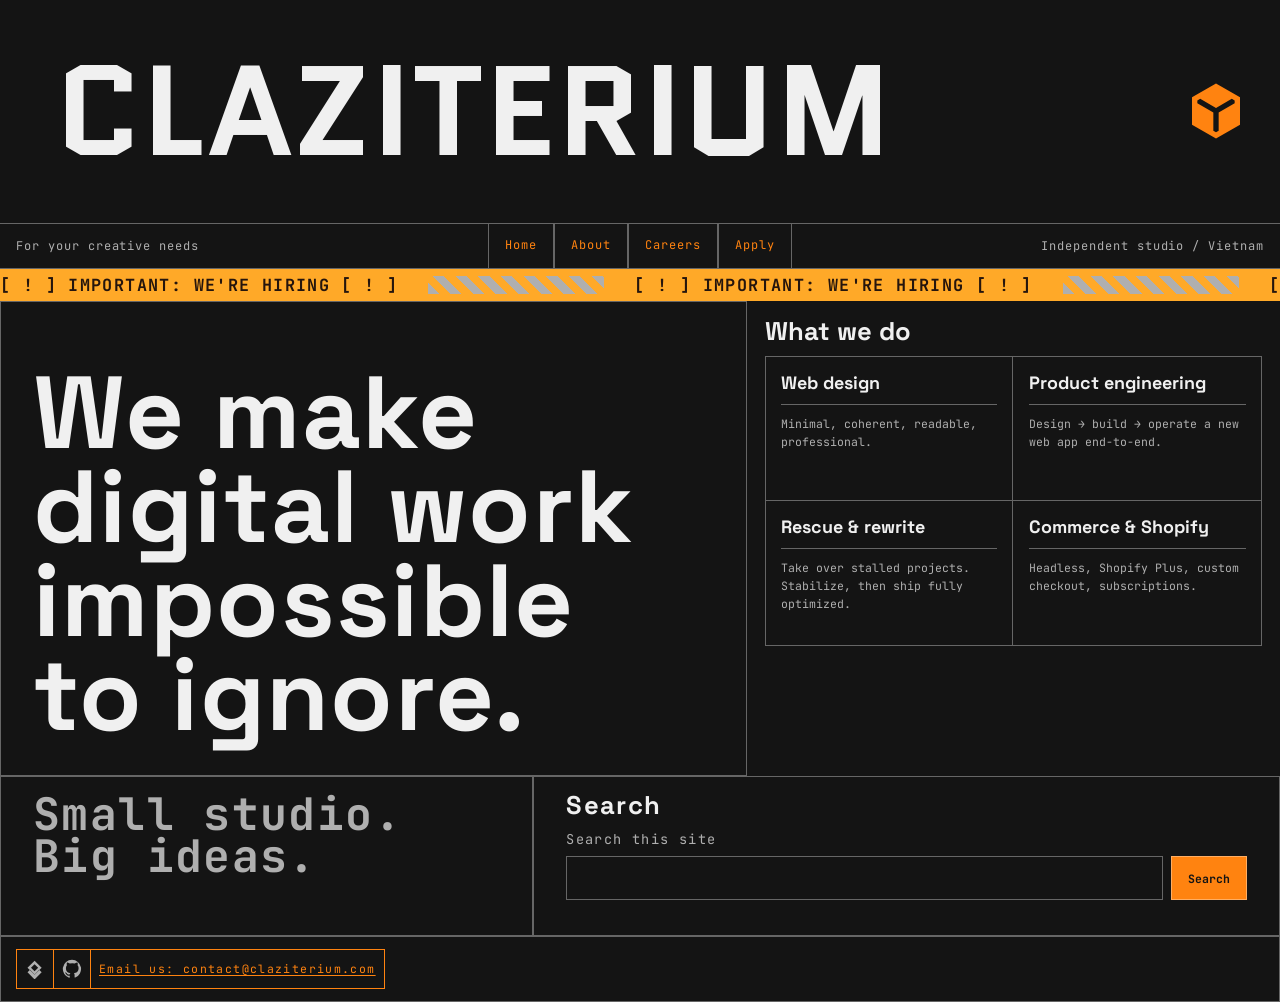
==== commit fef0dccf: "added super small details that the assignment wants" ====
--- a/index.html
+++ b/index.html
@@ -7,12 +7,16 @@
   <link rel="stylesheet" href="layout.css">
   <link rel="stylesheet" href="colors.css">
   <link rel="stylesheet" href="animations.css">
+  <link rel="stylesheet" href="styles.css">
+  <style>
+    .intro-info-bar > p { text-wrap: balance; }
+  </style>
   <title>CLAZITERIUM | Creative Agency</title>
 </head>
 <body class="intro-page">
   <header class="intro-header">
     <div class="intro-brand">
-      <svg class="company-logo" viewBox="0 -960 960 960" fill="currentColor"><use href="company_logo.svg#company-logo"></use></svg>
+      <svg class="company-logo" viewBox="0 -960 960 960" fill="currentColor" style="color: var(--accent);"><use href="company_logo.svg#company-logo"></use></svg>
       <h1>CLAZITERIUM</h1>
     </div>
     <div class="intro-info-bar">
@@ -87,11 +91,11 @@
 
     <section class="intro-search">
       <h2 class="meh">Search</h2>
-      <form action="index.html" method="get">
+      <div class="search-controls">
         <label for="site-search">Search this site</label>
         <input id="site-search" name="q" type="search">
-        <button type="submit" id="site-search-button">Search</button>
-      </form>
+        <button type="button" id="site-search-button">Search</button>
+      </div>
     </section>
   </main>
 
--- a/layout.css
+++ b/layout.css
@@ -536,7 +536,7 @@
   padding: 1rem clamp(1rem, 2.5vw, 2rem);
 }
 
-.intro-page .intro-search form {
+.intro-page .intro-search .search-controls {
   display: grid;
   grid-template-columns: minmax(0, 1fr) auto;
   gap: 0.5rem;
@@ -694,7 +694,7 @@
     min-height: 9rem;
   }
 
-  .intro-page .intro-search form {
+  .intro-page .intro-search .search-controls {
     grid-template-columns: 1fr;
   }
 
--- a/animations.css
+++ b/animations.css
@@ -2,8 +2,8 @@
 .thecoolhire {
   height: 2rem;
   overflow: hidden;
-  background-color: #ffbd16;
-  animation: hiring-background-flash 2.5s linear infinite;
+  background-color: #ffa928;
+  animation: hiring-background-flash 1s linear infinite;
 }
 
 .thecoolhire span {
@@ -31,23 +31,23 @@
 
 .hire-gr > span:not(.main-strip) {
   flex: 0 0 auto;
-  color: #000;
-  font-size: 1.5rem;
-  animation: hiring-text-flash 2.5s linear infinite;
+  color: #25150D;
+  font-size: 1.05rem;
+  animation: hiring-text-flash 1s linear infinite;
 }
 
 .hire-gr .main-strip {
   display: block;
-  flex: 0 0 20rem;
+  flex: 0 0 11rem;
   box-sizing: border-box;
-  height: 1.25rem;
-  color: #000;
+  height: 1.1rem;
   background-image: repeating-linear-gradient(
     45deg,
     currentColor 0 8px,
     transparent 8px 16px
   );
-  animation: hiring-text-flash 2.5s linear infinite;
+  animation: hiring-text-flash 1s linear infinite,
+    hiring-stripe-scroll 800ms linear infinite;
 }
 
 @keyframes hiring-scroll {
@@ -56,29 +56,45 @@
   }
 }
 
+@keyframes hiring-stripe-scroll {
+  from {
+    background-position: 0 0;
+  }
+
+  to {
+    background-position: -22.6274px 0;
+  }
+}
+
 @keyframes hiring-background-flash {
   0%,
-  30%,
-  100% {
-    background-color: #ffbd16;
+  48.387% {
+    background-color: #ffa928;
   }
 
   50%,
-  80% {
-    background-color: #ea1b1b;
+  98.387% {
+    background-color: #ff372b;
+  }
+
+  100% {
+    background-color: #ffa928;
   }
 }
 
 @keyframes hiring-text-flash {
   0%,
-  30%,
-  100% {
-    color: #000;
+  48.387% {
+    color: #25150D;
   }
 
   50%,
-  80% {
-    color: #fff;
+  98.387% {
+    color: #ffded1;
+  }
+
+  100% {
+    color: #25150D;
   }
 }
 
@@ -162,13 +178,4 @@
     opacity: 1;
     transform: translateY(0);
   }
-}
-
-@media (prefers-reduced-motion: reduce) {
-  .intro-page .intro-brand h1,
-  .intro-page .intro-main h2,
-  .intro-page .intro-main :is(th, td, p, label, button) {
-    animation: none;
-    transform: none;
-  }
-}
+}
--- a/styles.css
+++ b/styles.css
@@ -0,0 +1,65 @@
+@import url("variables.css");
+
+/* Shared base rules use type, universal, and attribute selectors. */
+* {
+  box-sizing: border-box;
+}
+
+html {
+  color-scheme: dark;
+}
+
+body {
+  min-width: 320px;
+}
+
+img,
+svg {
+  max-width: 100%;
+}
+
+input,
+select,
+textarea,
+button {
+  font: inherit;
+}
+
+a {
+  text-underline-offset: 0.2em;
+}
+
+/* Attribute and descendant selectors improve links and control affordances. */
+a[href^="mailto:"] {
+  overflow-wrap: anywhere;
+}
+
+button[disabled],
+input[disabled],
+select[disabled] {
+  cursor: not-allowed;
+  opacity: 0.65;
+}
+
+/* Combinator and pseudo-class selectors keep navigation usable by keyboard. */
+header nav a {
+  min-height: 2.75rem;
+}
+
+:is(a, button, input, select, textarea, summary):focus-visible {
+  outline: 2px solid var(--accent);
+  outline-offset: 3px;
+}
+
+/* Preserve comfortable reading and touch spacing on narrow screens. */
+@media (max-width: 40rem) {
+  body {
+    width: 100%;
+    padding: 0.75rem;
+  }
+
+  footer {
+    gap: 0.75rem;
+  }
+}
+
